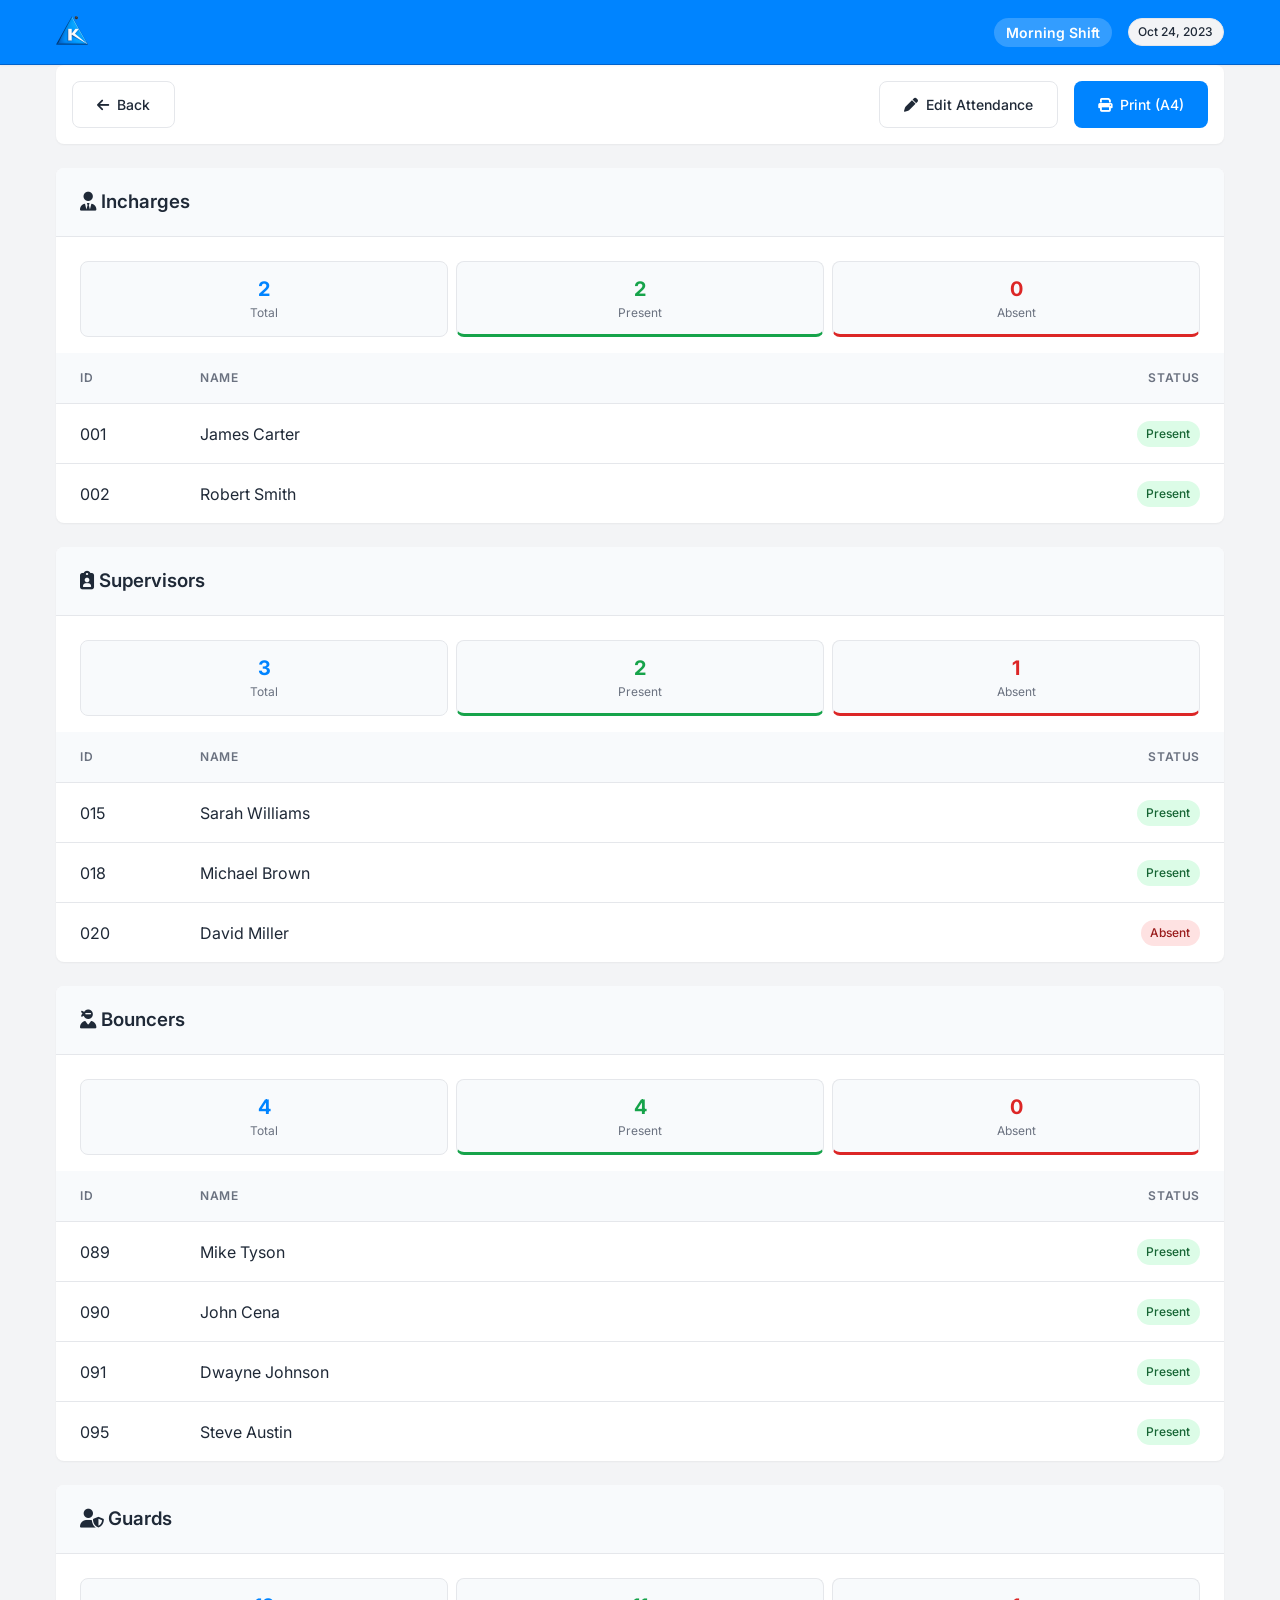
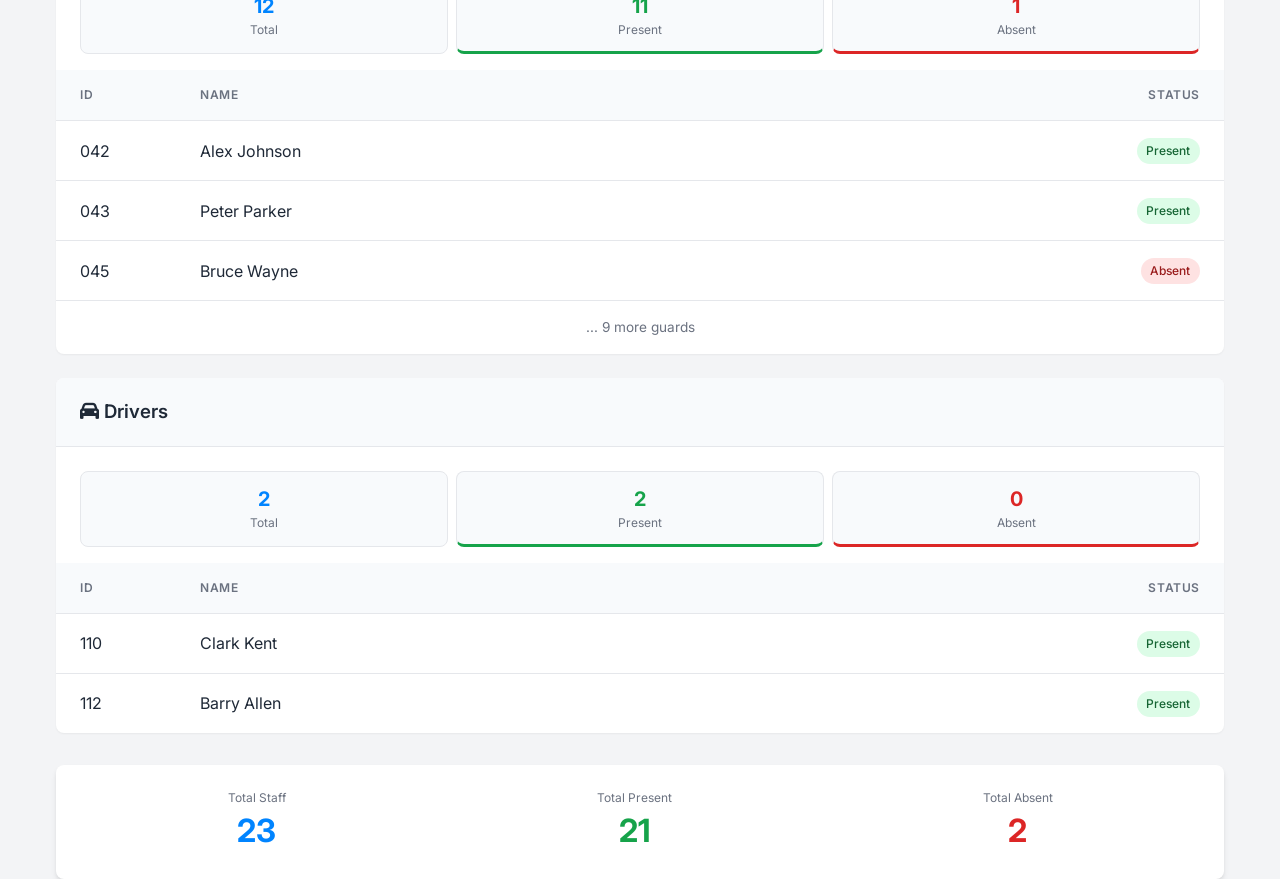
==== preview.html @ 57a60d5b "Add files via upload" ====
<!DOCTYPE html>
<html lang="en">
<head>
    <meta charset="UTF-8">
    <meta name="viewport" content="width=device-width, initial-scale=1.0">
    <title>Preview Attendance - Krystal Attendance</title>
    <link rel="stylesheet" href="https://cdnjs.cloudflare.com/ajax/libs/font-awesome/6.4.0/css/all.min.css">
    <link rel="stylesheet" href="css/style.css">
</head>
<body>
    <header class="app-header print-hide">
        <div class="container header-content">
            <div class="brand">
                <img src="assets/images/krystal-logo.png" alt="Krystal Logo" class="brand-logo">
                <span style="display: none; @media (min-width: 640px) { display: inline; }">KRYSTAL ATTENDANCE</span>
            </div>
            <div style="display: flex; align-items: center; gap: 1rem;">
                <span class="shift-badge">Morning Shift</span>
                <span class="badge" style="background: var(--bg-main); border: 1px solid var(--border-color); color: var(--text-main);">Oct 24, 2023</span>
            </div>
        </div>
    </header>

    <main class="container">
        <!-- Top Actions -->
        <div class="action-bar print-hide">
            <div class="action-bar-left">
                <a href="add-attendance.html" class="btn btn-outline">
                    <i class="fa-solid fa-arrow-left"></i> Back
                </a>
            </div>
            <div class="action-bar-right">
                <a href="add-attendance.html" class="btn btn-outline">
                    <i class="fa-solid fa-pen"></i> Edit Attendance
                </a>
                <button onclick="window.print()" class="btn btn-primary">
                    <i class="fa-solid fa-print"></i> Print (A4)
                </button>
            </div>
        </div>

        <div class="print-header" style="display: none; text-align: center; margin-bottom: 2rem;">
            <h2>KRYSTAL ATTENDANCE</h2>
            <p>Daily Attendance Report - Morning Shift (Oct 24, 2023)</p>
        </div>

        <!-- Section: Incharges -->
        <section class="card">
            <header class="card-header" style="background: #f8fafc;">
                <h3><i class="fa-solid fa-user-tie"></i> Incharges</h3>
            </header>
            <div style="padding: 1.5rem 1.5rem 0;">
                <div class="preview-stats">
                    <div class="stat-box">
                        <div class="stat-value">2</div>
                        <div class="stat-label">Total</div>
                    </div>
                    <div class="stat-box" style="border-bottom: 3px solid var(--success-color);">
                        <div class="stat-value" style="color: var(--success-color);">2</div>
                        <div class="stat-label">Present</div>
                    </div>
                    <div class="stat-box" style="border-bottom: 3px solid var(--danger-color);">
                        <div class="stat-value" style="color: var(--danger-color);">0</div>
                        <div class="stat-label">Absent</div>
                    </div>
                </div>
            </div>
            <div class="table-responsive">
                <table>
                    <thead>
                        <tr>
                            <th style="width: 120px;">ID</th>
                            <th>Name</th>
                            <th style="text-align: right; width: 120px;">Status</th>
                        </tr>
                    </thead>
                    <tbody>
                        <tr>
                            <td>001</td>
                            <td>James Carter</td>
                            <td style="text-align: right;"><span class="badge badge-success">Present</span></td>
                        </tr>
                        <tr>
                            <td>002</td>
                            <td>Robert Smith</td>
                            <td style="text-align: right;"><span class="badge badge-success">Present</span></td>
                        </tr>
                    </tbody>
                </table>
            </div>
        </section>

        <!-- Section: Supervisors -->
        <section class="card">
            <header class="card-header" style="background: #f8fafc;">
                <h3><i class="fa-solid fa-clipboard-user"></i> Supervisors</h3>
            </header>
            <div style="padding: 1.5rem 1.5rem 0;">
                <div class="preview-stats">
                    <div class="stat-box">
                        <div class="stat-value">3</div>
                        <div class="stat-label">Total</div>
                    </div>
                    <div class="stat-box" style="border-bottom: 3px solid var(--success-color);">
                        <div class="stat-value" style="color: var(--success-color);">2</div>
                        <div class="stat-label">Present</div>
                    </div>
                    <div class="stat-box" style="border-bottom: 3px solid var(--danger-color);">
                        <div class="stat-value" style="color: var(--danger-color);">1</div>
                        <div class="stat-label">Absent</div>
                    </div>
                </div>
            </div>
            <div class="table-responsive">
                <table>
                    <thead>
                        <tr>
                            <th style="width: 120px;">ID</th>
                            <th>Name</th>
                            <th style="text-align: right; width: 120px;">Status</th>
                        </tr>
                    </thead>
                    <tbody>
                        <tr>
                            <td>015</td>
                            <td>Sarah Williams</td>
                            <td style="text-align: right;"><span class="badge badge-success">Present</span></td>
                        </tr>
                        <tr>
                            <td>018</td>
                            <td>Michael Brown</td>
                            <td style="text-align: right;"><span class="badge badge-success">Present</span></td>
                        </tr>
                        <tr>
                            <td>020</td>
                            <td>David Miller</td>
                            <td style="text-align: right;"><span class="badge badge-danger">Absent</span></td>
                        </tr>
                    </tbody>
                </table>
            </div>
        </section>

        <!-- Section: Bouncers -->
        <section class="card">
            <header class="card-header" style="background: #f8fafc;">
                <h3><i class="fa-solid fa-user-ninja"></i> Bouncers</h3>
            </header>
            <div style="padding: 1.5rem 1.5rem 0;">
                <div class="preview-stats">
                    <div class="stat-box">
                        <div class="stat-value">4</div>
                        <div class="stat-label">Total</div>
                    </div>
                    <div class="stat-box" style="border-bottom: 3px solid var(--success-color);">
                        <div class="stat-value" style="color: var(--success-color);">4</div>
                        <div class="stat-label">Present</div>
                    </div>
                    <div class="stat-box" style="border-bottom: 3px solid var(--danger-color);">
                        <div class="stat-value" style="color: var(--danger-color);">0</div>
                        <div class="stat-label">Absent</div>
                    </div>
                </div>
            </div>
            <div class="table-responsive">
                <table>
                    <thead>
                        <tr>
                            <th style="width: 120px;">ID</th>
                            <th>Name</th>
                            <th style="text-align: right; width: 120px;">Status</th>
                        </tr>
                    </thead>
                    <tbody>
                        <tr>
                            <td>089</td>
                            <td>Mike Tyson</td>
                            <td style="text-align: right;"><span class="badge badge-success">Present</span></td>
                        </tr>
                        <tr>
                            <td>090</td>
                            <td>John Cena</td>
                            <td style="text-align: right;"><span class="badge badge-success">Present</span></td>
                        </tr>
                        <tr>
                            <td>091</td>
                            <td>Dwayne Johnson</td>
                            <td style="text-align: right;"><span class="badge badge-success">Present</span></td>
                        </tr>
                        <tr>
                            <td>095</td>
                            <td>Steve Austin</td>
                            <td style="text-align: right;"><span class="badge badge-success">Present</span></td>
                        </tr>
                    </tbody>
                </table>
            </div>
        </section>

        <!-- Section: Guards -->
        <section class="card">
            <header class="card-header" style="background: #f8fafc;">
                <h3><i class="fa-solid fa-user-shield"></i> Guards</h3>
            </header>
            <div style="padding: 1.5rem 1.5rem 0;">
                <div class="preview-stats">
                    <div class="stat-box">
                        <div class="stat-value">12</div>
                        <div class="stat-label">Total</div>
                    </div>
                    <div class="stat-box" style="border-bottom: 3px solid var(--success-color);">
                        <div class="stat-value" style="color: var(--success-color);">11</div>
                        <div class="stat-label">Present</div>
                    </div>
                    <div class="stat-box" style="border-bottom: 3px solid var(--danger-color);">
                        <div class="stat-value" style="color: var(--danger-color);">1</div>
                        <div class="stat-label">Absent</div>
                    </div>
                </div>
            </div>
            <div class="table-responsive">
                <table>
                    <thead>
                        <tr>
                            <th style="width: 120px;">ID</th>
                            <th>Name</th>
                            <th style="text-align: right; width: 120px;">Status</th>
                        </tr>
                    </thead>
                    <tbody>
                        <tr>
                            <td>042</td>
                            <td>Alex Johnson</td>
                            <td style="text-align: right;"><span class="badge badge-success">Present</span></td>
                        </tr>
                        <tr>
                            <td>043</td>
                            <td>Peter Parker</td>
                            <td style="text-align: right;"><span class="badge badge-success">Present</span></td>
                        </tr>
                        <tr>
                            <td>045</td>
                            <td>Bruce Wayne</td>
                            <td style="text-align: right;"><span class="badge badge-danger">Absent</span></td>
                        </tr>
                        <!-- Truncated for brevity -->
                        <tr>
                            <td colspan="3" style="text-align: center; color: var(--text-muted); font-size: 0.85rem;">... 9 more guards</td>
                        </tr>
                    </tbody>
                </table>
            </div>
        </section>

        <!-- Section: Drivers -->
        <section class="card">
            <header class="card-header" style="background: #f8fafc;">
                <h3><i class="fa-solid fa-car"></i> Drivers</h3>
            </header>
            <div style="padding: 1.5rem 1.5rem 0;">
                <div class="preview-stats">
                    <div class="stat-box">
                        <div class="stat-value">2</div>
                        <div class="stat-label">Total</div>
                    </div>
                    <div class="stat-box" style="border-bottom: 3px solid var(--success-color);">
                        <div class="stat-value" style="color: var(--success-color);">2</div>
                        <div class="stat-label">Present</div>
                    </div>
                    <div class="stat-box" style="border-bottom: 3px solid var(--danger-color);">
                        <div class="stat-value" style="color: var(--danger-color);">0</div>
                        <div class="stat-label">Absent</div>
                    </div>
                </div>
            </div>
            <div class="table-responsive">
                <table>
                    <thead>
                        <tr>
                            <th style="width: 120px;">ID</th>
                            <th>Name</th>
                            <th style="text-align: right; width: 120px;">Status</th>
                        </tr>
                    </thead>
                    <tbody>
                        <tr>
                            <td>110</td>
                            <td>Clark Kent</td>
                            <td style="text-align: right;"><span class="badge badge-success">Present</span></td>
                        </tr>
                        <tr>
                            <td>112</td>
                            <td>Barry Allen</td>
                            <td style="text-align: right;"><span class="badge badge-success">Present</span></td>
                        </tr>
                    </tbody>
                </table>
            </div>
        </section>

        <!-- Overall Summary -->
        <div class="summary-card">
            <div class="summary-item">
                <div class="stat-label">Total Staff</div>
                <div class="stat-value">23</div>
            </div>
            <div class="summary-item">
                <div class="stat-label">Total Present</div>
                <div class="stat-value" style="color: var(--success-color);">21</div>
            </div>
            <div class="summary-item">
                <div class="stat-label">Total Absent</div>
                <div class="stat-value" style="color: var(--danger-color);">2</div>
            </div>
        </div>
        
    </main>
    
    <style>
        @media print {
            .print-hide { display: none !important; }
            .print-header { display: block !important; }
            body { background: white; }
            .container { max-width: 100%; padding: 0; }
            .card { box-shadow: none; border: 1px solid #ccc; break-inside: avoid; margin-bottom: 1rem; }
            .summary-card { box-shadow: none; border: 2px solid #000; }
        }
    </style>
</body>
</html>
---- css/style.css ----
@import url('https://fonts.googleapis.com/css2?family=Inter:wght@300;400;500;600;700&display=swap');

:root {
    --primary-color: #0084ff;
    --primary-hover: #0062cc;
    --success-color: #16a34a;
    --success-hover: #15803d;
    --danger-color: #dc2626;
    --danger-hover: #b91c1c;
    --text-main: #1f2937;
    --text-muted: #6b7280;
    --bg-main: #f3f4f6;
    --bg-card: #ffffff;
    --border-color: #e5e7eb;
    --radius: 8px;
    --transition: all 0.3s ease;
    --shadow-sm: 0 1px 2px 0 rgba(0, 0, 0, 0.05);
    --shadow-md: 0 4px 6px -1px rgba(0, 0, 0, 0.1), 0 2px 4px -1px rgba(0, 0, 0, 0.06);
    --shadow-lg: 0 10px 15px -3px rgba(0, 0, 0, 0.1), 0 4px 6px -2px rgba(0, 0, 0, 0.05);
}

* {
    margin: 0;
    padding: 0;
    box-sizing: border-box;
    font-family: 'Inter', sans-serif;
}

body {
    background-color: var(--bg-main);
    color: var(--text-main);
    line-height: 1.5;
    -webkit-font-smoothing: antialiased;
}

/* Typography */
h1, h2, h3, h4, h5, h6 {
    color: var(--text-main);
    font-weight: 600;
}

a {
    text-decoration: none;
    color: var(--primary-color);
    transition: var(--transition);
}

a:hover {
    color: var(--primary-hover);
}

/* Layout */
.container {
    width: 100%;
    max-width: 1200px;
    margin: 0 auto;
    padding: 0 1rem;
}

header.app-header {
    background-color: var(--primary-color);
    border-bottom: 1px solid var(--primary-hover);
    position: sticky;
    top: 0;
    z-index: 50;
    box-shadow: var(--shadow-sm);
}

.header-content {
    display: flex;
    justify-content: space-between;
    align-items: center;
    height: 4rem;
}

.brand {
    display: flex;
    align-items: center;
    gap: 0.75rem;
    font-size: 1.25rem;
    font-weight: 700;
    color: #ffffff;
}

.brand i {
    font-size: 1.5rem;
}

.brand-logo {
    height: 32px;
    width: auto;
    object-fit: contain;
}

.shift-badge {
    background-color: rgba(255, 255, 255, 0.2);
    color: #ffffff;
    padding: 0.25rem 0.75rem;
    border-radius: 9999px;
    font-size: 0.875rem;
    font-weight: 600;
}

main {
    padding: 2rem 0;
}

header.app-header .btn-outline {
    border-color: rgba(255, 255, 255, 0.4);
    color: #ffffff;
}

header.app-header .btn-outline:hover {
    background-color: rgba(255, 255, 255, 0.1);
    border-color: #ffffff;
}

/* Login Page Specifics */
.login-wrapper {
    min-height: 100vh;
    display: flex;
    align-items: center;
    justify-content: center;
    padding: 1rem;
}

.login-card {
    background-color: var(--bg-card);
    border-radius: var(--radius);
    box-shadow: var(--shadow-lg);
    width: 100%;
    max-width: 400px;
    padding: 2rem;
    text-align: center;
}

.login-card .brand {
    justify-content: center;
    margin-bottom: 0.5rem;
    color: var(--text-main);
}

.login-card .brand-logo {
    height: 48px;
}

.login-subtitle {
    color: var(--text-muted);
    margin-bottom: 2rem;
    font-size: 0.875rem;
}

/* Forms */
.form-group {
    margin-bottom: 1.25rem;
    text-align: left;
}

.form-label {
    display: block;
    margin-bottom: 0.5rem;
    font-weight: 500;
    font-size: 0.875rem;
}

.form-control {
    width: 100%;
    padding: 0.75rem 1rem;
    border: 1px solid var(--border-color);
    border-radius: var(--radius);
    font-size: 1rem;
    transition: var(--transition);
    background-color: #f9fafb;
}

.form-control:focus {
    outline: none;
    border-color: var(--primary-color);
    background-color: #fff;
    box-shadow: 0 0 0 3px rgba(37, 99, 235, 0.1);
}

/* Buttons */
.btn {
    display: inline-flex;
    align-items: center;
    justify-content: center;
    gap: 0.5rem;
    padding: 0.75rem 1.5rem;
    border-radius: var(--radius);
    font-weight: 500;
    cursor: pointer;
    border: none;
    transition: var(--transition);
    font-size: 0.875rem;
}

.btn-primary {
    background-color: var(--primary-color);
    color: white;
}

.btn-primary:hover {
    background-color: var(--primary-hover);
}

.btn-success {
    background-color: var(--success-color);
    color: white;
}

.btn-success:hover {
    background-color: var(--success-hover);
}

.btn-danger {
    background-color: var(--danger-color);
    color: white;
}

.btn-danger:hover {
    background-color: var(--danger-hover);
}

.btn-outline {
    background-color: transparent;
    border: 1px solid var(--border-color);
    color: var(--text-main);
}

.btn-outline:hover {
    background-color: var(--bg-main);
}

.btn-sm {
    padding: 0.5rem 1rem;
    font-size: 0.75rem;
}

.btn-icon {
    padding: 0.5rem;
    border-radius: var(--radius);
}

/* Action Bar */
.action-bar {
    display: flex;
    flex-direction: column;
    gap: 1rem;
    margin-bottom: 1.5rem;
    background: var(--bg-card);
    padding: 1rem;
    border-radius: var(--radius);
    box-shadow: var(--shadow-sm);
}

@media (min-width: 768px) {
    .action-bar {
        flex-direction: row;
        justify-content: space-between;
        align-items: center;
    }
}

.action-bar-left, .action-bar-right {
    display: flex;
    gap: 1rem;
    flex-wrap: wrap;
}

/* Cards & Tables */
.card {
    background-color: var(--bg-card);
    border-radius: var(--radius);
    box-shadow: var(--shadow-sm);
    overflow: hidden;
    margin-bottom: 1.5rem;
}

.card-header {
    padding: 1.25rem 1.5rem;
    border-bottom: 1px solid var(--border-color);
    font-weight: 600;
    display: flex;
    justify-content: space-between;
    align-items: center;
}

.table-responsive {
    overflow-x: auto;
}

table {
    width: 100%;
    border-collapse: collapse;
    min-width: 600px;
}

th, td {
    padding: 1rem 1.5rem;
    text-align: left;
    border-bottom: 1px solid var(--border-color);
}

th {
    background-color: #f8fafc;
    font-weight: 600;
    color: var(--text-muted);
    font-size: 0.75rem;
    text-transform: uppercase;
    letter-spacing: 0.05em;
}

tbody tr {
    transition: var(--transition);
}

tbody tr:hover {
    background-color: #f8fafc;
}

tbody tr:last-child td {
    border-bottom: none;
}

/* Form Grid */
.form-grid {
    display: grid;
    grid-template-columns: 1fr;
    gap: 1rem;
    padding: 1.5rem;
}

@media (min-width: 768px) {
    .form-grid {
        grid-template-columns: repeat(auto-fit, minmax(200px, 1fr));
        align-items: end;
    }
}

/* Badges */
.badge {
    display: inline-flex;
    align-items: center;
    padding: 0.25rem 0.6rem;
    border-radius: 9999px;
    font-size: 0.75rem;
    font-weight: 500;
}

.badge-success {
    background-color: #dcfce7;
    color: #166534;
}

.badge-danger {
    background-color: #fee2e2;
    color: #991b1b;
}

/* Preview Specifics */
.preview-stats {
    display: grid;
    grid-template-columns: repeat(3, 1fr);
    gap: 0.5rem;
    margin-bottom: 1rem;
}

.stat-box {
    background: #f8fafc;
    padding: 0.75rem;
    border-radius: var(--radius);
    text-align: center;
    border: 1px solid var(--border-color);
}

.stat-value {
    font-size: 1.25rem;
    font-weight: 700;
    color: var(--primary-color);
}

.stat-label {
    font-size: 0.75rem;
    color: var(--text-muted);
}

.summary-card {
    background: var(--bg-card);
    padding: 1.5rem;
    border-radius: var(--radius);
    box-shadow: var(--shadow-md);
    margin-top: 2rem;
    display: flex;
    justify-content: space-around;
    flex-wrap: wrap;
    gap: 1rem;
}

.summary-item {
    text-align: center;
}

.summary-item .stat-value {
    font-size: 2rem;
}

/* Utility */
.text-center { text-align: center; }
.mt-1 { margin-top: 0.25rem; }
.mt-2 { margin-top: 0.5rem; }
.mt-3 { margin-top: 0.75rem; }
.mt-4 { margin-top: 1rem; }
.mb-4 { margin-bottom: 1rem; }
.gap-2 { gap: 0.5rem; }
.flex { display: flex; }
.justify-end { justify-content: flex-end; }
.w-full { width: 100%; }

/* Print Styles */
@media print {
    body { background: white; }
    .app-header, .action-bar, .print-hide { display: none !important; }
    .card { box-shadow: none; border: 1px solid #ccc; }
}
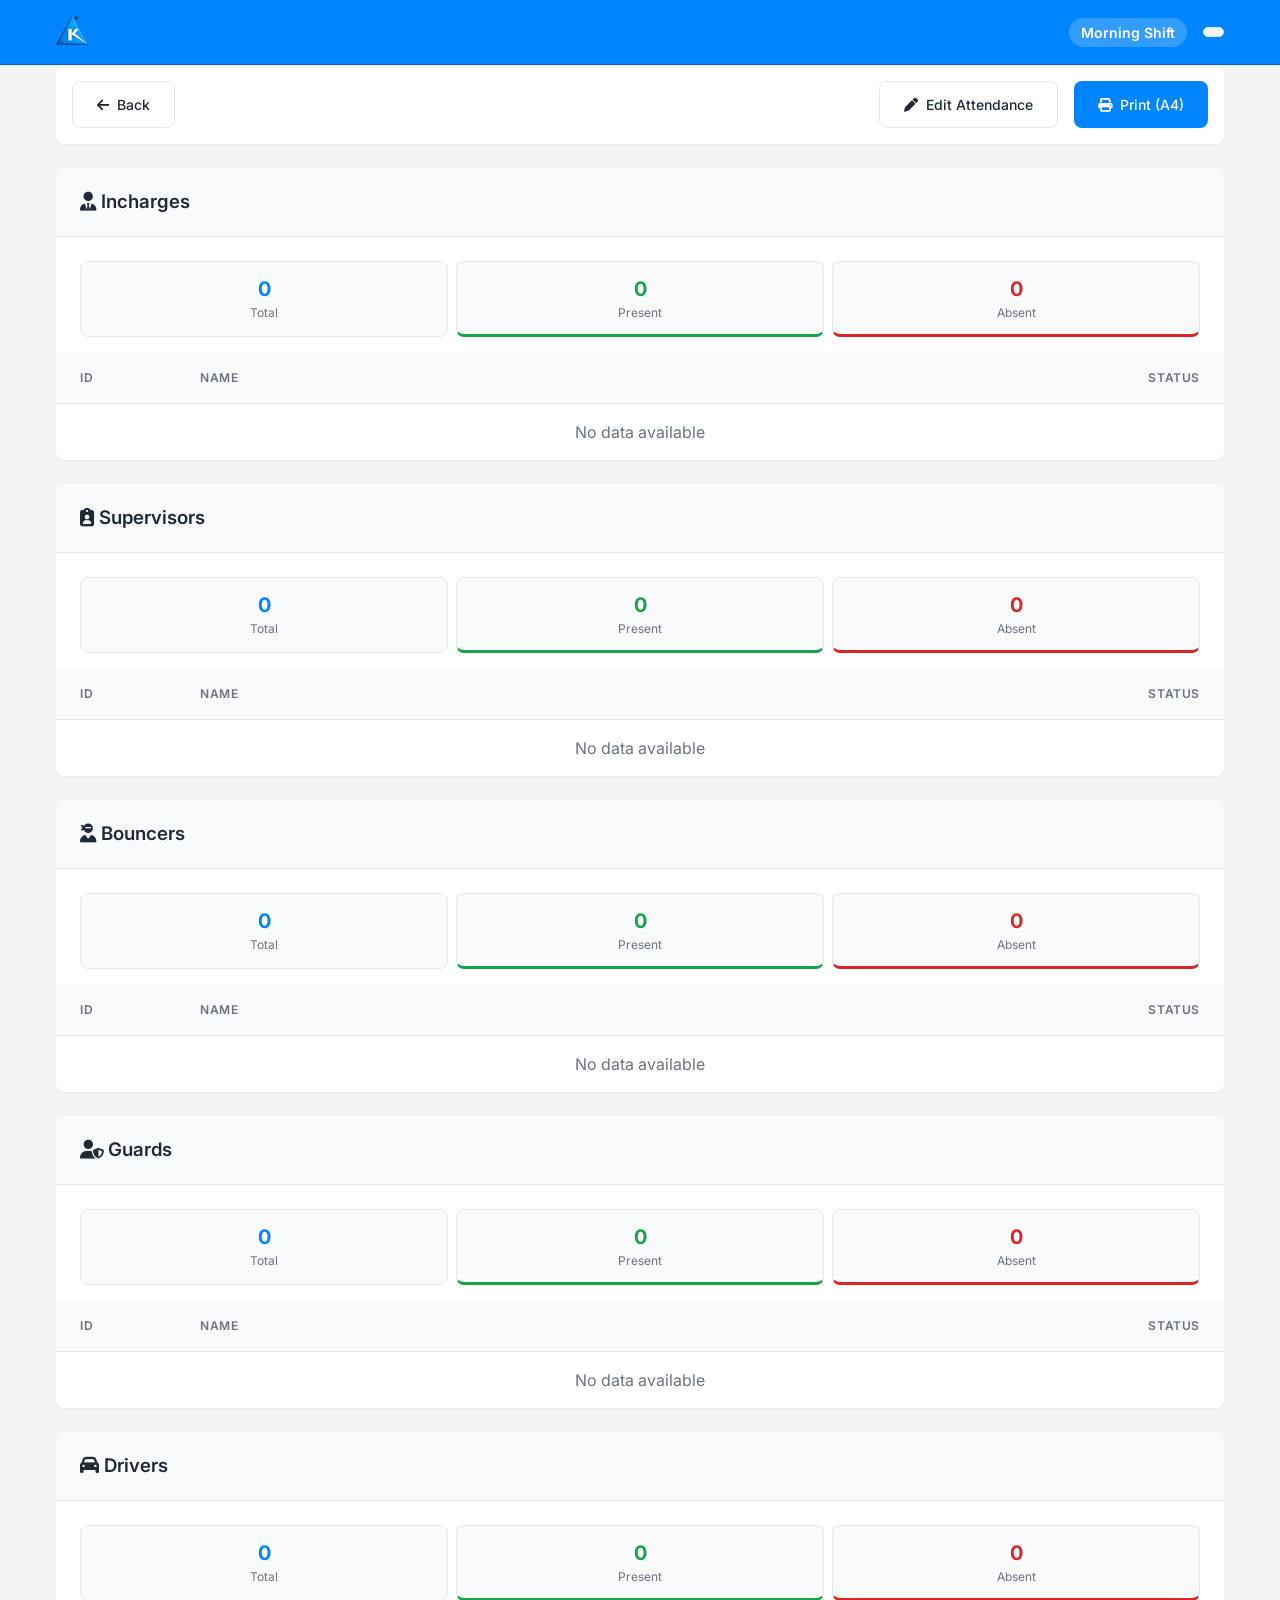
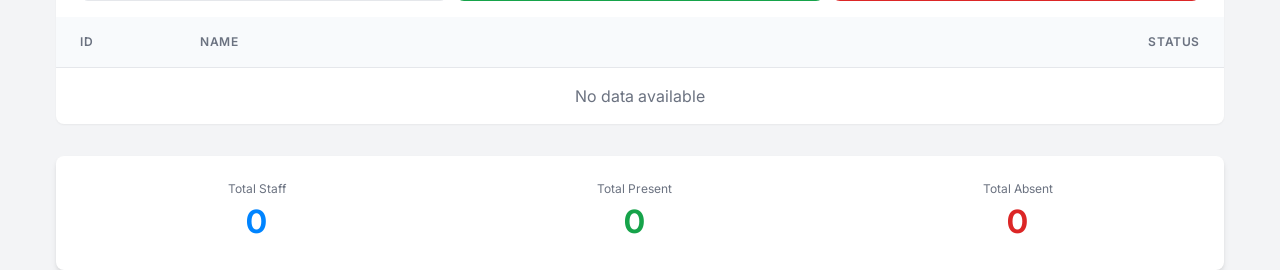
==== commit 61012602: "Project updated" ====
--- a/preview.html
+++ b/preview.html
@@ -16,7 +16,7 @@
             </div>
             <div style="display: flex; align-items: center; gap: 1rem;">
                 <span class="shift-badge">Morning Shift</span>
-                <span class="badge" style="background: var(--bg-main); border: 1px solid var(--border-color); color: var(--text-main);">Oct 24, 2023</span>
+                <span class="badge" style="background: var(--bg-main); border: 1px solid var(--border-color); color: var(--text-main);"></span>
             </div>
         </div>
     </header>
@@ -41,7 +41,7 @@
 
         <div class="print-header" style="display: none; text-align: center; margin-bottom: 2rem;">
             <h2>KRYSTAL ATTENDANCE</h2>
-            <p>Daily Attendance Report - Morning Shift (Oct 24, 2023)</p>
+            <p>Daily Attendance Report - Morning Shift</p>
         </div>
 
         <!-- Section: Incharges -->
@@ -52,39 +52,29 @@
             <div style="padding: 1.5rem 1.5rem 0;">
                 <div class="preview-stats">
                     <div class="stat-box">
-                        <div class="stat-value">2</div>
-                        <div class="stat-label">Total</div>
-                    </div>
-                    <div class="stat-box" style="border-bottom: 3px solid var(--success-color);">
-                        <div class="stat-value" style="color: var(--success-color);">2</div>
-                        <div class="stat-label">Present</div>
-                    </div>
-                    <div class="stat-box" style="border-bottom: 3px solid var(--danger-color);">
-                        <div class="stat-value" style="color: var(--danger-color);">0</div>
-                        <div class="stat-label">Absent</div>
-                    </div>
-                </div>
-            </div>
-            <div class="table-responsive">
-                <table>
-                    <thead>
-                        <tr>
-                            <th style="width: 120px;">ID</th>
-                            <th>Name</th>
-                            <th style="text-align: right; width: 120px;">Status</th>
-                        </tr>
-                    </thead>
-                    <tbody>
-                        <tr>
-                            <td>001</td>
-                            <td>James Carter</td>
-                            <td style="text-align: right;"><span class="badge badge-success">Present</span></td>
-                        </tr>
-                        <tr>
-                            <td>002</td>
-                            <td>Robert Smith</td>
-                            <td style="text-align: right;"><span class="badge badge-success">Present</span></td>
-                        </tr>
+                        <div class="stat-value">0</div>
+                        <div class="stat-label">Total</div>
+                    </div>
+                    <div class="stat-box" style="border-bottom: 3px solid var(--success-color);">
+                        <div class="stat-value" style="color: var(--success-color);">0</div>
+                        <div class="stat-label">Present</div>
+                    </div>
+                    <div class="stat-box" style="border-bottom: 3px solid var(--danger-color);">
+                        <div class="stat-value" style="color: var(--danger-color);">0</div>
+                        <div class="stat-label">Absent</div>
+                    </div>
+                </div>
+            </div>
+            <div class="table-responsive">
+                <table>
+                    <thead>
+                        <tr>
+                            <th style="width: 120px;">ID</th>
+                            <th>Name</th>
+                            <th style="text-align: right; width: 120px;">Status</th>
+                        </tr>
+                    </thead>
+                    <tbody>
                     </tbody>
                 </table>
             </div>
@@ -98,44 +88,29 @@
             <div style="padding: 1.5rem 1.5rem 0;">
                 <div class="preview-stats">
                     <div class="stat-box">
-                        <div class="stat-value">3</div>
-                        <div class="stat-label">Total</div>
-                    </div>
-                    <div class="stat-box" style="border-bottom: 3px solid var(--success-color);">
-                        <div class="stat-value" style="color: var(--success-color);">2</div>
-                        <div class="stat-label">Present</div>
-                    </div>
-                    <div class="stat-box" style="border-bottom: 3px solid var(--danger-color);">
-                        <div class="stat-value" style="color: var(--danger-color);">1</div>
-                        <div class="stat-label">Absent</div>
-                    </div>
-                </div>
-            </div>
-            <div class="table-responsive">
-                <table>
-                    <thead>
-                        <tr>
-                            <th style="width: 120px;">ID</th>
-                            <th>Name</th>
-                            <th style="text-align: right; width: 120px;">Status</th>
-                        </tr>
-                    </thead>
-                    <tbody>
-                        <tr>
-                            <td>015</td>
-                            <td>Sarah Williams</td>
-                            <td style="text-align: right;"><span class="badge badge-success">Present</span></td>
-                        </tr>
-                        <tr>
-                            <td>018</td>
-                            <td>Michael Brown</td>
-                            <td style="text-align: right;"><span class="badge badge-success">Present</span></td>
-                        </tr>
-                        <tr>
-                            <td>020</td>
-                            <td>David Miller</td>
-                            <td style="text-align: right;"><span class="badge badge-danger">Absent</span></td>
-                        </tr>
+                        <div class="stat-value">0</div>
+                        <div class="stat-label">Total</div>
+                    </div>
+                    <div class="stat-box" style="border-bottom: 3px solid var(--success-color);">
+                        <div class="stat-value" style="color: var(--success-color);">0</div>
+                        <div class="stat-label">Present</div>
+                    </div>
+                    <div class="stat-box" style="border-bottom: 3px solid var(--danger-color);">
+                        <div class="stat-value" style="color: var(--danger-color);">0</div>
+                        <div class="stat-label">Absent</div>
+                    </div>
+                </div>
+            </div>
+            <div class="table-responsive">
+                <table>
+                    <thead>
+                        <tr>
+                            <th style="width: 120px;">ID</th>
+                            <th>Name</th>
+                            <th style="text-align: right; width: 120px;">Status</th>
+                        </tr>
+                    </thead>
+                    <tbody>
                     </tbody>
                 </table>
             </div>
@@ -149,49 +124,29 @@
             <div style="padding: 1.5rem 1.5rem 0;">
                 <div class="preview-stats">
                     <div class="stat-box">
-                        <div class="stat-value">4</div>
-                        <div class="stat-label">Total</div>
-                    </div>
-                    <div class="stat-box" style="border-bottom: 3px solid var(--success-color);">
-                        <div class="stat-value" style="color: var(--success-color);">4</div>
-                        <div class="stat-label">Present</div>
-                    </div>
-                    <div class="stat-box" style="border-bottom: 3px solid var(--danger-color);">
-                        <div class="stat-value" style="color: var(--danger-color);">0</div>
-                        <div class="stat-label">Absent</div>
-                    </div>
-                </div>
-            </div>
-            <div class="table-responsive">
-                <table>
-                    <thead>
-                        <tr>
-                            <th style="width: 120px;">ID</th>
-                            <th>Name</th>
-                            <th style="text-align: right; width: 120px;">Status</th>
-                        </tr>
-                    </thead>
-                    <tbody>
-                        <tr>
-                            <td>089</td>
-                            <td>Mike Tyson</td>
-                            <td style="text-align: right;"><span class="badge badge-success">Present</span></td>
-                        </tr>
-                        <tr>
-                            <td>090</td>
-                            <td>John Cena</td>
-                            <td style="text-align: right;"><span class="badge badge-success">Present</span></td>
-                        </tr>
-                        <tr>
-                            <td>091</td>
-                            <td>Dwayne Johnson</td>
-                            <td style="text-align: right;"><span class="badge badge-success">Present</span></td>
-                        </tr>
-                        <tr>
-                            <td>095</td>
-                            <td>Steve Austin</td>
-                            <td style="text-align: right;"><span class="badge badge-success">Present</span></td>
-                        </tr>
+                        <div class="stat-value">0</div>
+                        <div class="stat-label">Total</div>
+                    </div>
+                    <div class="stat-box" style="border-bottom: 3px solid var(--success-color);">
+                        <div class="stat-value" style="color: var(--success-color);">0</div>
+                        <div class="stat-label">Present</div>
+                    </div>
+                    <div class="stat-box" style="border-bottom: 3px solid var(--danger-color);">
+                        <div class="stat-value" style="color: var(--danger-color);">0</div>
+                        <div class="stat-label">Absent</div>
+                    </div>
+                </div>
+            </div>
+            <div class="table-responsive">
+                <table>
+                    <thead>
+                        <tr>
+                            <th style="width: 120px;">ID</th>
+                            <th>Name</th>
+                            <th style="text-align: right; width: 120px;">Status</th>
+                        </tr>
+                    </thead>
+                    <tbody>
                     </tbody>
                 </table>
             </div>
@@ -205,48 +160,29 @@
             <div style="padding: 1.5rem 1.5rem 0;">
                 <div class="preview-stats">
                     <div class="stat-box">
-                        <div class="stat-value">12</div>
-                        <div class="stat-label">Total</div>
-                    </div>
-                    <div class="stat-box" style="border-bottom: 3px solid var(--success-color);">
-                        <div class="stat-value" style="color: var(--success-color);">11</div>
-                        <div class="stat-label">Present</div>
-                    </div>
-                    <div class="stat-box" style="border-bottom: 3px solid var(--danger-color);">
-                        <div class="stat-value" style="color: var(--danger-color);">1</div>
-                        <div class="stat-label">Absent</div>
-                    </div>
-                </div>
-            </div>
-            <div class="table-responsive">
-                <table>
-                    <thead>
-                        <tr>
-                            <th style="width: 120px;">ID</th>
-                            <th>Name</th>
-                            <th style="text-align: right; width: 120px;">Status</th>
-                        </tr>
-                    </thead>
-                    <tbody>
-                        <tr>
-                            <td>042</td>
-                            <td>Alex Johnson</td>
-                            <td style="text-align: right;"><span class="badge badge-success">Present</span></td>
-                        </tr>
-                        <tr>
-                            <td>043</td>
-                            <td>Peter Parker</td>
-                            <td style="text-align: right;"><span class="badge badge-success">Present</span></td>
-                        </tr>
-                        <tr>
-                            <td>045</td>
-                            <td>Bruce Wayne</td>
-                            <td style="text-align: right;"><span class="badge badge-danger">Absent</span></td>
-                        </tr>
-                        <!-- Truncated for brevity -->
-                        <tr>
-                            <td colspan="3" style="text-align: center; color: var(--text-muted); font-size: 0.85rem;">... 9 more guards</td>
-                        </tr>
+                        <div class="stat-value">0</div>
+                        <div class="stat-label">Total</div>
+                    </div>
+                    <div class="stat-box" style="border-bottom: 3px solid var(--success-color);">
+                        <div class="stat-value" style="color: var(--success-color);">0</div>
+                        <div class="stat-label">Present</div>
+                    </div>
+                    <div class="stat-box" style="border-bottom: 3px solid var(--danger-color);">
+                        <div class="stat-value" style="color: var(--danger-color);">0</div>
+                        <div class="stat-label">Absent</div>
+                    </div>
+                </div>
+            </div>
+            <div class="table-responsive">
+                <table>
+                    <thead>
+                        <tr>
+                            <th style="width: 120px;">ID</th>
+                            <th>Name</th>
+                            <th style="text-align: right; width: 120px;">Status</th>
+                        </tr>
+                    </thead>
+                    <tbody>
                     </tbody>
                 </table>
             </div>
@@ -260,39 +196,29 @@
             <div style="padding: 1.5rem 1.5rem 0;">
                 <div class="preview-stats">
                     <div class="stat-box">
-                        <div class="stat-value">2</div>
-                        <div class="stat-label">Total</div>
-                    </div>
-                    <div class="stat-box" style="border-bottom: 3px solid var(--success-color);">
-                        <div class="stat-value" style="color: var(--success-color);">2</div>
-                        <div class="stat-label">Present</div>
-                    </div>
-                    <div class="stat-box" style="border-bottom: 3px solid var(--danger-color);">
-                        <div class="stat-value" style="color: var(--danger-color);">0</div>
-                        <div class="stat-label">Absent</div>
-                    </div>
-                </div>
-            </div>
-            <div class="table-responsive">
-                <table>
-                    <thead>
-                        <tr>
-                            <th style="width: 120px;">ID</th>
-                            <th>Name</th>
-                            <th style="text-align: right; width: 120px;">Status</th>
-                        </tr>
-                    </thead>
-                    <tbody>
-                        <tr>
-                            <td>110</td>
-                            <td>Clark Kent</td>
-                            <td style="text-align: right;"><span class="badge badge-success">Present</span></td>
-                        </tr>
-                        <tr>
-                            <td>112</td>
-                            <td>Barry Allen</td>
-                            <td style="text-align: right;"><span class="badge badge-success">Present</span></td>
-                        </tr>
+                        <div class="stat-value">0</div>
+                        <div class="stat-label">Total</div>
+                    </div>
+                    <div class="stat-box" style="border-bottom: 3px solid var(--success-color);">
+                        <div class="stat-value" style="color: var(--success-color);">0</div>
+                        <div class="stat-label">Present</div>
+                    </div>
+                    <div class="stat-box" style="border-bottom: 3px solid var(--danger-color);">
+                        <div class="stat-value" style="color: var(--danger-color);">0</div>
+                        <div class="stat-label">Absent</div>
+                    </div>
+                </div>
+            </div>
+            <div class="table-responsive">
+                <table>
+                    <thead>
+                        <tr>
+                            <th style="width: 120px;">ID</th>
+                            <th>Name</th>
+                            <th style="text-align: right; width: 120px;">Status</th>
+                        </tr>
+                    </thead>
+                    <tbody>
                     </tbody>
                 </table>
             </div>
@@ -302,20 +228,21 @@
         <div class="summary-card">
             <div class="summary-item">
                 <div class="stat-label">Total Staff</div>
-                <div class="stat-value">23</div>
+                <div class="stat-value">0</div>
             </div>
             <div class="summary-item">
                 <div class="stat-label">Total Present</div>
-                <div class="stat-value" style="color: var(--success-color);">21</div>
+                <div class="stat-value" style="color: var(--success-color);">0</div>
             </div>
             <div class="summary-item">
                 <div class="stat-label">Total Absent</div>
-                <div class="stat-value" style="color: var(--danger-color);">2</div>
+                <div class="stat-value" style="color: var(--danger-color);">0</div>
             </div>
         </div>
         
     </main>
     
+    <script src="js/app.js"></script>
     <style>
         @media print {
             .print-hide { display: none !important; }
--- a/css/style.css
+++ b/css/style.css
@@ -34,7 +34,12 @@
 }
 
 /* Typography */
-h1, h2, h3, h4, h5, h6 {
+h1,
+h2,
+h3,
+h4,
+h5,
+h6 {
     color: var(--text-main);
     font-weight: 600;
 }
@@ -202,6 +207,7 @@
 
 .btn-primary:hover {
     background-color: var(--primary-hover);
+    color: white;
 }
 
 .btn-success {
@@ -262,7 +268,8 @@
     }
 }
 
-.action-bar-left, .action-bar-right {
+.action-bar-left,
+.action-bar-right {
     display: flex;
     gap: 1rem;
     flex-wrap: wrap;
@@ -296,7 +303,8 @@
     min-width: 600px;
 }
 
-th, td {
+th,
+td {
     padding: 1rem 1.5rem;
     text-align: left;
     border-bottom: 1px solid var(--border-color);
@@ -406,20 +414,60 @@
 }
 
 /* Utility */
-.text-center { text-align: center; }
-.mt-1 { margin-top: 0.25rem; }
-.mt-2 { margin-top: 0.5rem; }
-.mt-3 { margin-top: 0.75rem; }
-.mt-4 { margin-top: 1rem; }
-.mb-4 { margin-bottom: 1rem; }
-.gap-2 { gap: 0.5rem; }
-.flex { display: flex; }
-.justify-end { justify-content: flex-end; }
-.w-full { width: 100%; }
+.text-center {
+    text-align: center;
+}
+
+.mt-1 {
+    margin-top: 0.25rem;
+}
+
+.mt-2 {
+    margin-top: 0.5rem;
+}
+
+.mt-3 {
+    margin-top: 0.75rem;
+}
+
+.mt-4 {
+    margin-top: 1rem;
+}
+
+.mb-4 {
+    margin-bottom: 1rem;
+}
+
+.gap-2 {
+    gap: 0.5rem;
+}
+
+.flex {
+    display: flex;
+}
+
+.justify-end {
+    justify-content: flex-end;
+}
+
+.w-full {
+    width: 100%;
+}
 
 /* Print Styles */
 @media print {
-    body { background: white; }
-    .app-header, .action-bar, .print-hide { display: none !important; }
-    .card { box-shadow: none; border: 1px solid #ccc; }
-}
+    body {
+        background: white;
+    }
+
+    .app-header,
+    .action-bar,
+    .print-hide {
+        display: none !important;
+    }
+
+    .card {
+        box-shadow: none;
+        border: 1px solid #ccc;
+    }
+}
